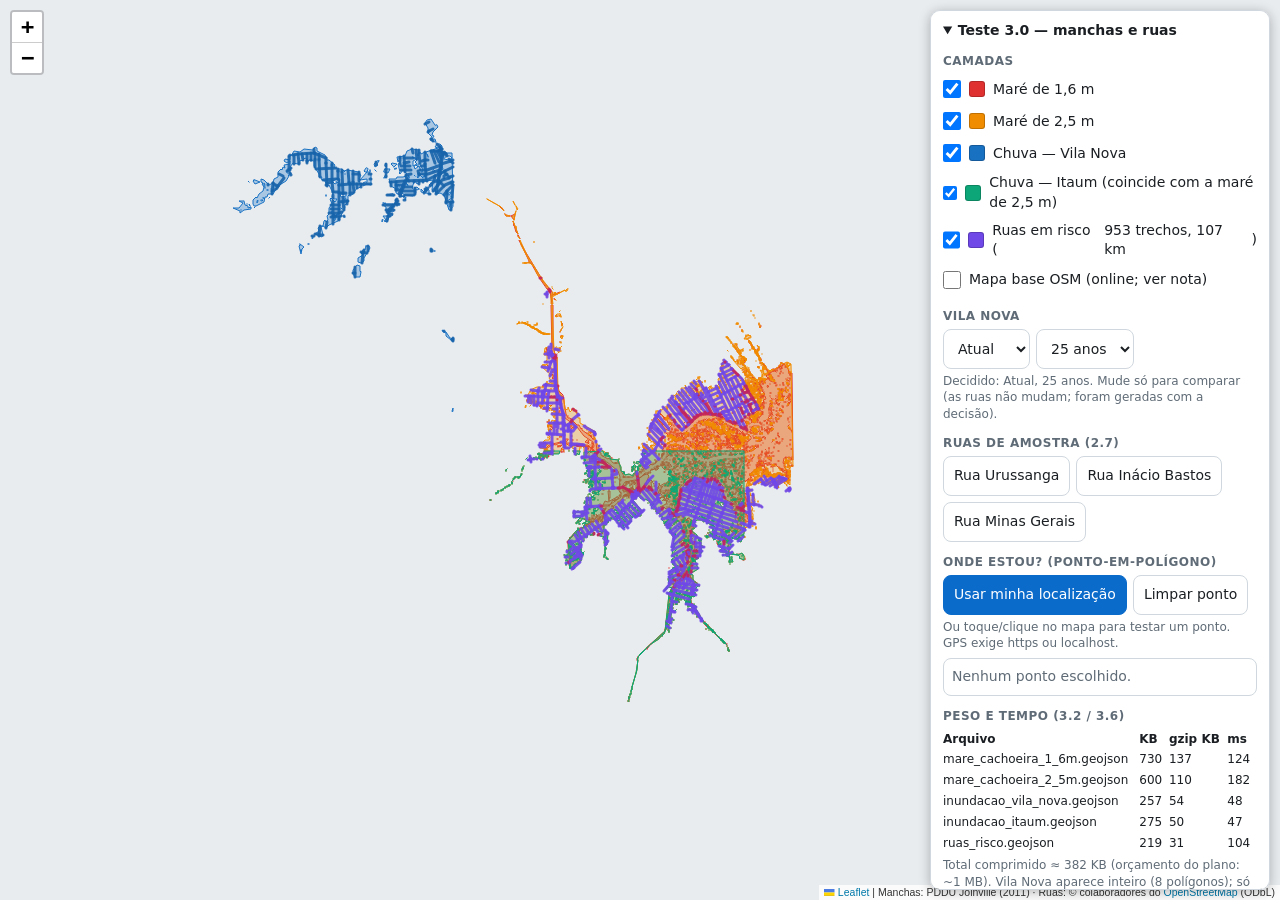
==== teste/camadas.html @ 439e0cc8 "feat(geo): implement offline spatial processing pipeline and risk layer visualization - Process and " ====
<!DOCTYPE html>
<html lang="pt-BR">
<head>
  <meta charset="utf-8" />
  <meta name="viewport" content="width=device-width, initial-scale=1, viewport-fit=cover" />
  <title>Teste 3.0 — camadas e ruas</title>
  <link rel="stylesheet" href="../vendor/leaflet/leaflet.css" />
  <style>
    :root { --fundo: #fff; --texto: #1b1f23; --suave: #5f6b76; --borda: #d0d7de; --destaque: #0b6bcb; }
    @media (prefers-color-scheme: dark) {
      :root { --fundo: #1b1f23; --texto: #e6edf3; --suave: #9aa7b3; --borda: #3a424a; --destaque: #58a6ff; }
    }
    html, body { height: 100%; margin: 0; font: 14px/1.4 system-ui, sans-serif; color: var(--texto); background: var(--fundo); }
    #map { position: absolute; inset: 0; background: #e9ecef; }
    #painel {
      position: absolute; z-index: 1000; background: var(--fundo); color: var(--texto);
      border: 1px solid var(--borda); border-radius: 10px; box-shadow: 0 2px 12px #0004;
      overflow: auto; padding: 10px 12px; box-sizing: border-box;
      top: 10px; right: 10px; width: 340px; max-height: calc(100% - 20px);
    }
    @media (max-width: 640px) {
      #painel { top: auto; right: 0; left: 0; bottom: 0; width: auto; max-height: 48%; border-radius: 12px 12px 0 0; padding-bottom: calc(10px + env(safe-area-inset-bottom, 0px)); }
    }
    h1 { font-size: 15px; margin: 0 0 6px; }
    h2 { font-size: 12px; text-transform: uppercase; letter-spacing: .04em; color: var(--suave); margin: 12px 0 4px; }
    label { display: flex; align-items: center; gap: 8px; padding: 4px 0; min-height: 24px; }
    label input { width: 18px; height: 18px; margin: 0; }
    .cor { width: 14px; height: 14px; border-radius: 3px; flex: none; border: 1px solid #0003; }
    .linha { display: flex; flex-wrap: wrap; gap: 6px; }
    button, select { font: inherit; padding: 8px 10px; border-radius: 8px; border: 1px solid var(--borda); background: var(--fundo); color: var(--texto); min-height: 40px; }
    button { cursor: pointer; }
    button.principal { background: var(--destaque); color: #fff; border-color: var(--destaque); }
    #resultado { border: 1px solid var(--borda); border-radius: 8px; padding: 8px; margin-top: 6px; }
    #resultado.vazio { color: var(--suave); }
    ul { margin: 4px 0 0; padding-left: 18px; }
    table { border-collapse: collapse; width: 100%; font-size: 12px; }
    td, th { text-align: left; padding: 2px 6px 2px 0; }
    .nota { color: var(--suave); font-size: 12px; margin: 4px 0 0; }
    .aviso { font-weight: 600; }
  </style>
</head>
<body>
  <div id="map"></div>

  <details id="painel" open>
    <summary><strong>Teste 3.0 — manchas e ruas</strong></summary>

    <h2>Camadas</h2>
    <div id="lista-camadas"></div>
    <label><input type="checkbox" id="ck-ruas" checked /><span class="cor" style="background:#7048e8"></span> Ruas em risco (<span id="ruas-info">carregando…</span>)</label>
    <label><input type="checkbox" id="ck-base" /> Mapa base OSM (online; ver nota)</label>

    <h2>Vila Nova</h2>
    <div class="linha">
      <select id="vn-status" aria-label="Cenário"><option>Atual</option><option>Futuro</option></select>
      <select id="vn-tr" aria-label="Tempo de retorno">
        <option>5 anos</option><option>10 anos</option><option selected>25 anos</option><option>50 anos</option>
      </select>
    </div>
    <p class="nota">Decidido: Atual, 25 anos. Mude só para comparar (as ruas não mudam; foram geradas com a decisão).</p>

    <h2>Ruas de amostra (2.7)</h2>
    <div class="linha" id="amostras"></div>
    <div id="amostra-info" class="nota"></div>

    <h2>Onde estou? (ponto-em-polígono)</h2>
    <div class="linha">
      <button class="principal" id="btn-gps">Usar minha localização</button>
      <button id="btn-limpar">Limpar ponto</button>
    </div>
    <p class="nota">Ou toque/clique no mapa para testar um ponto. GPS exige https ou localhost.</p>
    <div id="resultado" class="vazio">Nenhum ponto escolhido.</div>

    <h2>Peso e tempo (3.2 / 3.6)</h2>
    <table id="metricas"><thead><tr><th>Arquivo</th><th>KB</th><th>gzip KB</th><th>ms</th></tr></thead><tbody></tbody></table>
    <p class="nota" id="metricas-extra"></p>

    <p class="nota">Teste de verificação, não é o app. Os polígonos são manchas modeladas do PDDU (2011): fora delas também há risco de alagar. Dados: PDDU Joinville · © colaboradores do OpenStreetMap (ODbL). Defesa Civil: 199.</p>
  </details>

  <script src="../vendor/leaflet/leaflet.js"></script>
  <script src="pip.js"></script>
  <script src="camadas.js"></script>
</body>
</html>
---- vendor/leaflet/leaflet.css ----
/* required styles */

.leaflet-pane,
.leaflet-tile,
.leaflet-marker-icon,
.leaflet-marker-shadow,
.leaflet-tile-container,
.leaflet-pane > svg,
.leaflet-pane > canvas,
.leaflet-zoom-box,
.leaflet-image-layer,
.leaflet-layer {
	position: absolute;
	left: 0;
	top: 0;
	}
.leaflet-container {
	overflow: hidden;
	}
.leaflet-tile,
.leaflet-marker-icon,
.leaflet-marker-shadow {
	-webkit-user-select: none;
	   -moz-user-select: none;
	        user-select: none;
	  -webkit-user-drag: none;
	}
/* Prevents IE11 from highlighting tiles in blue */
.leaflet-tile::selection {
	background: transparent;
}
/* Safari renders non-retina tile on retina better with this, but Chrome is worse */
.leaflet-safari .leaflet-tile {
	image-rendering: -webkit-optimize-contrast;
	}
/* hack that prevents hw layers "stretching" when loading new tiles */
.leaflet-safari .leaflet-tile-container {
	width: 1600px;
	height: 1600px;
	-webkit-transform-origin: 0 0;
	}
.leaflet-marker-icon,
.leaflet-marker-shadow {
	display: block;
	}
/* .leaflet-container svg: reset svg max-width decleration shipped in Joomla! (joomla.org) 3.x */
/* .leaflet-container img: map is broken in FF if you have max-width: 100% on tiles */
.leaflet-container .leaflet-overlay-pane svg {
	max-width: none !important;
	max-height: none !important;
	}
.leaflet-container .leaflet-marker-pane img,
.leaflet-container .leaflet-shadow-pane img,
.leaflet-container .leaflet-tile-pane img,
.leaflet-container img.leaflet-image-layer,
.leaflet-container .leaflet-tile {
	max-width: none !important;
	max-height: none !important;
	width: auto;
	padding: 0;
	}

.leaflet-container img.leaflet-tile {
	/* See: https://bugs.chromium.org/p/chromium/issues/detail?id=600120 */
	mix-blend-mode: plus-lighter;
}

.leaflet-container.leaflet-touch-zoom {
	-ms-touch-action: pan-x pan-y;
	touch-action: pan-x pan-y;
	}
.leaflet-container.leaflet-touch-drag {
	-ms-touch-action: pinch-zoom;
	/* Fallback for FF which doesn't support pinch-zoom */
	touch-action: none;
	touch-action: pinch-zoom;
}
.leaflet-container.leaflet-touch-drag.leaflet-touch-zoom {
	-ms-touch-action: none;
	touch-action: none;
}
.leaflet-container {
	-webkit-tap-highlight-color: transparent;
}
.leaflet-container a {
	-webkit-tap-highlight-color: rgba(51, 181, 229, 0.4);
}
.leaflet-tile {
	filter: inherit;
	visibility: hidden;
	}
.leaflet-tile-loaded {
	visibility: inherit;
	}
.leaflet-zoom-box {
	width: 0;
	height: 0;
	-moz-box-sizing: border-box;
	     box-sizing: border-box;
	z-index: 800;
	}
/* workaround for https://bugzilla.mozilla.org/show_bug.cgi?id=888319 */
.leaflet-overlay-pane svg {
	-moz-user-select: none;
	}

.leaflet-pane         { z-index: 400; }

.leaflet-tile-pane    { z-index: 200; }
.leaflet-overlay-pane { z-index: 400; }
.leaflet-shadow-pane  { z-index: 500; }
.leaflet-marker-pane  { z-index: 600; }
.leaflet-tooltip-pane   { z-index: 650; }
.leaflet-popup-pane   { z-index: 700; }

.leaflet-map-pane canvas { z-index: 100; }
.leaflet-map-pane svg    { z-index: 200; }

.leaflet-vml-shape {
	width: 1px;
	height: 1px;
	}
.lvml {
	behavior: url(#default#VML);
	display: inline-block;
	position: absolute;
	}


/* control positioning */

.leaflet-control {
	position: relative;
	z-index: 800;
	pointer-events: visiblePainted; /* IE 9-10 doesn't have auto */
	pointer-events: auto;
	}
.leaflet-top,
.leaflet-bottom {
	position: absolute;
	z-index: 1000;
	pointer-events: none;
	}
.leaflet-top {
	top: 0;
	}
.leaflet-right {
	right: 0;
	}
.leaflet-bottom {
	bottom: 0;
	}
.leaflet-left {
	left: 0;
	}
.leaflet-control {
	float: left;
	clear: both;
	}
.leaflet-right .leaflet-control {
	float: right;
	}
.leaflet-top .leaflet-control {
	margin-top: 10px;
	}
.leaflet-bottom .leaflet-control {
	margin-bottom: 10px;
	}
.leaflet-left .leaflet-control {
	margin-left: 10px;
	}
.leaflet-right .leaflet-control {
	margin-right: 10px;
	}


/* zoom and fade animations */

.leaflet-fade-anim .leaflet-popup {
	opacity: 0;
	-webkit-transition: opacity 0.2s linear;
	   -moz-transition: opacity 0.2s linear;
	        transition: opacity 0.2s linear;
	}
.leaflet-fade-anim .leaflet-map-pane .leaflet-popup {
	opacity: 1;
	}
.leaflet-zoom-animated {
	-webkit-transform-origin: 0 0;
	    -ms-transform-origin: 0 0;
	        transform-origin: 0 0;
	}
svg.leaflet-zoom-animated {
	will-change: transform;
}

.leaflet-zoom-anim .leaflet-zoom-animated {
	-webkit-transition: -webkit-transform 0.25s cubic-bezier(0,0,0.25,1);
	   -moz-transition:    -moz-transform 0.25s cubic-bezier(0,0,0.25,1);
	        transition:         transform 0.25s cubic-bezier(0,0,0.25,1);
	}
.leaflet-zoom-anim .leaflet-tile,
.leaflet-pan-anim .leaflet-tile {
	-webkit-transition: none;
	   -moz-transition: none;
	        transition: none;
	}

.leaflet-zoom-anim .leaflet-zoom-hide {
	visibility: hidden;
	}


/* cursors */

.leaflet-interactive {
	cursor: pointer;
	}
.leaflet-grab {
	cursor: -webkit-grab;
	cursor:    -moz-grab;
	cursor:         grab;
	}
.leaflet-crosshair,
.leaflet-crosshair .leaflet-interactive {
	cursor: crosshair;
	}
.leaflet-popup-pane,
.leaflet-control {
	cursor: auto;
	}
.leaflet-dragging .leaflet-grab,
.leaflet-dragging .leaflet-grab .leaflet-interactive,
.leaflet-dragging .leaflet-marker-draggable {
	cursor: move;
	cursor: -webkit-grabbing;
	cursor:    -moz-grabbing;
	cursor:         grabbing;
	}

/* marker & overlays interactivity */
.leaflet-marker-icon,
.leaflet-marker-shadow,
.leaflet-image-layer,
.leaflet-pane > svg path,
.leaflet-tile-container {
	pointer-events: none;
	}

.leaflet-marker-icon.leaflet-interactive,
.leaflet-image-layer.leaflet-interactive,
.leaflet-pane > svg path.leaflet-interactive,
svg.leaflet-image-layer.leaflet-interactive path {
	pointer-events: visiblePainted; /* IE 9-10 doesn't have auto */
	pointer-events: auto;
	}

/* visual tweaks */

.leaflet-container {
	background: #ddd;
	outline-offset: 1px;
	}
.leaflet-container a {
	color: #0078A8;
	}
.leaflet-zoom-box {
	border: 2px dotted #38f;
	background: rgba(255,255,255,0.5);
	}


/* general typography */
.leaflet-container {
	font-family: "Helvetica Neue", Arial, Helvetica, sans-serif;
	font-size: 12px;
	font-size: 0.75rem;
	line-height: 1.5;
	}


/* general toolbar styles */

.leaflet-bar {
	box-shadow: 0 1px 5px rgba(0,0,0,0.65);
	border-radius: 4px;
	}
.leaflet-bar a {
	background-color: #fff;
	border-bottom: 1px solid #ccc;
	width: 26px;
	height: 26px;
	line-height: 26px;
	display: block;
	text-align: center;
	text-decoration: none;
	color: black;
	}
.leaflet-bar a,
.leaflet-control-layers-toggle {
	background-position: 50% 50%;
	background-repeat: no-repeat;
	display: block;
	}
.leaflet-bar a:hover,
.leaflet-bar a:focus {
	background-color: #f4f4f4;
	}
.leaflet-bar a:first-child {
	border-top-left-radius: 4px;
	border-top-right-radius: 4px;
	}
.leaflet-bar a:last-child {
	border-bottom-left-radius: 4px;
	border-bottom-right-radius: 4px;
	border-bottom: none;
	}
.leaflet-bar a.leaflet-disabled {
	cursor: default;
	background-color: #f4f4f4;
	color: #bbb;
	}

.leaflet-touch .leaflet-bar a {
	width: 30px;
	height: 30px;
	line-height: 30px;
	}
.leaflet-touch .leaflet-bar a:first-child {
	border-top-left-radius: 2px;
	border-top-right-radius: 2px;
	}
.leaflet-touch .leaflet-bar a:last-child {
	border-bottom-left-radius: 2px;
	border-bottom-right-radius: 2px;
	}

/* zoom control */

.leaflet-control-zoom-in,
.leaflet-control-zoom-out {
	font: bold 18px 'Lucida Console', Monaco, monospace;
	text-indent: 1px;
	}

.leaflet-touch .leaflet-control-zoom-in, .leaflet-touch .leaflet-control-zoom-out  {
	font-size: 22px;
	}


/* layers control */

.leaflet-control-layers {
	box-shadow: 0 1px 5px rgba(0,0,0,0.4);
	background: #fff;
	border-radius: 5px;
	}
.leaflet-control-layers-toggle {
	background-image: url(images/layers.png);
	width: 36px;
	height: 36px;
	}
.leaflet-retina .leaflet-control-layers-toggle {
	background-image: url(images/layers-2x.png);
	background-size: 26px 26px;
	}
.leaflet-touch .leaflet-control-layers-toggle {
	width: 44px;
	height: 44px;
	}
.leaflet-control-layers .leaflet-control-layers-list,
.leaflet-control-layers-expanded .leaflet-control-layers-toggle {
	display: none;
	}
.leaflet-control-layers-expanded .leaflet-control-layers-list {
	display: block;
	position: relative;
	}
.leaflet-control-layers-expanded {
	padding: 6px 10px 6px 6px;
	color: #333;
	background: #fff;
	}
.leaflet-control-layers-scrollbar {
	overflow-y: scroll;
	overflow-x: hidden;
	padding-right: 5px;
	}
.leaflet-control-layers-selector {
	margin-top: 2px;
	position: relative;
	top: 1px;
	}
.leaflet-control-layers label {
	display: block;
	font-size: 13px;
	font-size: 1.08333em;
	}
.leaflet-control-layers-separator {
	height: 0;
	border-top: 1px solid #ddd;
	margin: 5px -10px 5px -6px;
	}

/* Default icon URLs */
.leaflet-default-icon-path { /* used only in path-guessing heuristic, see L.Icon.Default */
	background-image: url(images/marker-icon.png);
	}


/* attribution and scale controls */

.leaflet-container .leaflet-control-attribution {
	background: #fff;
	background: rgba(255, 255, 255, 0.8);
	margin: 0;
	}
.leaflet-control-attribution,
.leaflet-control-scale-line {
	padding: 0 5px;
	color: #333;
	line-height: 1.4;
	}
.leaflet-control-attribution a {
	text-decoration: none;
	}
.leaflet-control-attribution a:hover,
.leaflet-control-attribution a:focus {
	text-decoration: underline;
	}
.leaflet-attribution-flag {
	display: inline !important;
	vertical-align: baseline !important;
	width: 1em;
	height: 0.6669em;
	}
.leaflet-left .leaflet-control-scale {
	margin-left: 5px;
	}
.leaflet-bottom .leaflet-control-scale {
	margin-bottom: 5px;
	}
.leaflet-control-scale-line {
	border: 2px solid #777;
	border-top: none;
	line-height: 1.1;
	padding: 2px 5px 1px;
	white-space: nowrap;
	-moz-box-sizing: border-box;
	     box-sizing: border-box;
	background: rgba(255, 255, 255, 0.8);
	text-shadow: 1px 1px #fff;
	}
.leaflet-control-scale-line:not(:first-child) {
	border-top: 2px solid #777;
	border-bottom: none;
	margin-top: -2px;
	}
.leaflet-control-scale-line:not(:first-child):not(:last-child) {
	border-bottom: 2px solid #777;
	}

.leaflet-touch .leaflet-control-attribution,
.leaflet-touch .leaflet-control-layers,
.leaflet-touch .leaflet-bar {
	box-shadow: none;
	}
.leaflet-touch .leaflet-control-layers,
.leaflet-touch .leaflet-bar {
	border: 2px solid rgba(0,0,0,0.2);
	background-clip: padding-box;
	}


/* popup */

.leaflet-popup {
	position: absolute;
	text-align: center;
	margin-bottom: 20px;
	}
.leaflet-popup-content-wrapper {
	padding: 1px;
	text-align: left;
	border-radius: 12px;
	}
.leaflet-popup-content {
	margin: 13px 24px 13px 20px;
	line-height: 1.3;
	font-size: 13px;
	font-size: 1.08333em;
	min-height: 1px;
	}
.leaflet-popup-content p {
	margin: 17px 0;
	margin: 1.3em 0;
	}
.leaflet-popup-tip-container {
	width: 40px;
	height: 20px;
	position: absolute;
	left: 50%;
	margin-top: -1px;
	margin-left: -20px;
	overflow: hidden;
	pointer-events: none;
	}
.leaflet-popup-tip {
	width: 17px;
	height: 17px;
	padding: 1px;

	margin: -10px auto 0;
	pointer-events: auto;

	-webkit-transform: rotate(45deg);
	   -moz-transform: rotate(45deg);
	    -ms-transform: rotate(45deg);
	        transform: rotate(45deg);
	}
.leaflet-popup-content-wrapper,
.leaflet-popup-tip {
	background: white;
	color: #333;
	box-shadow: 0 3px 14px rgba(0,0,0,0.4);
	}
.leaflet-container a.leaflet-popup-close-button {
	position: absolute;
	top: 0;
	right: 0;
	border: none;
	text-align: center;
	width: 24px;
	height: 24px;
	font: 16px/24px Tahoma, Verdana, sans-serif;
	color: #757575;
	text-decoration: none;
	background: transparent;
	}
.leaflet-container a.leaflet-popup-close-button:hover,
.leaflet-container a.leaflet-popup-close-button:focus {
	color: #585858;
	}
.leaflet-popup-scrolled {
	overflow: auto;
	}

.leaflet-oldie .leaflet-popup-content-wrapper {
	-ms-zoom: 1;
	}
.leaflet-oldie .leaflet-popup-tip {
	width: 24px;
	margin: 0 auto;

	-ms-filter: "progid:DXImageTransform.Microsoft.Matrix(M11=0.70710678, M12=0.70710678, M21=-0.70710678, M22=0.70710678)";
	filter: progid:DXImageTransform.Microsoft.Matrix(M11=0.70710678, M12=0.70710678, M21=-0.70710678, M22=0.70710678);
	}

.leaflet-oldie .leaflet-control-zoom,
.leaflet-oldie .leaflet-control-layers,
.leaflet-oldie .leaflet-popup-content-wrapper,
.leaflet-oldie .leaflet-popup-tip {
	border: 1px solid #999;
	}


/* div icon */

.leaflet-div-icon {
	background: #fff;
	border: 1px solid #666;
	}


/* Tooltip */
/* Base styles for the element that has a tooltip */
.leaflet-tooltip {
	position: absolute;
	padding: 6px;
	background-color: #fff;
	border: 1px solid #fff;
	border-radius: 3px;
	color: #222;
	white-space: nowrap;
	-webkit-user-select: none;
	-moz-user-select: none;
	-ms-user-select: none;
	user-select: none;
	pointer-events: none;
	box-shadow: 0 1px 3px rgba(0,0,0,0.4);
	}
.leaflet-tooltip.leaflet-interactive {
	cursor: pointer;
	pointer-events: auto;
	}
.leaflet-tooltip-top:before,
.leaflet-tooltip-bottom:before,
.leaflet-tooltip-left:before,
.leaflet-tooltip-right:before {
	position: absolute;
	pointer-events: none;
	border: 6px solid transparent;
	background: transparent;
	content: "";
	}

/* Directions */

.leaflet-tooltip-bottom {
	margin-top: 6px;
}
.leaflet-tooltip-top {
	margin-top: -6px;
}
.leaflet-tooltip-bottom:before,
.leaflet-tooltip-top:before {
	left: 50%;
	margin-left: -6px;
	}
.leaflet-tooltip-top:before {
	bottom: 0;
	margin-bottom: -12px;
	border-top-color: #fff;
	}
.leaflet-tooltip-bottom:before {
	top: 0;
	margin-top: -12px;
	margin-left: -6px;
	border-bottom-color: #fff;
	}
.leaflet-tooltip-left {
	margin-left: -6px;
}
.leaflet-tooltip-right {
	margin-left: 6px;
}
.leaflet-tooltip-left:before,
.leaflet-tooltip-right:before {
	top: 50%;
	margin-top: -6px;
	}
.leaflet-tooltip-left:before {
	right: 0;
	margin-right: -12px;
	border-left-color: #fff;
	}
.leaflet-tooltip-right:before {
	left: 0;
	margin-left: -12px;
	border-right-color: #fff;
	}

/* Printing */

@media print {
	/* Prevent printers from removing background-images of controls. */
	.leaflet-control {
		-webkit-print-color-adjust: exact;
		print-color-adjust: exact;
		}
	}
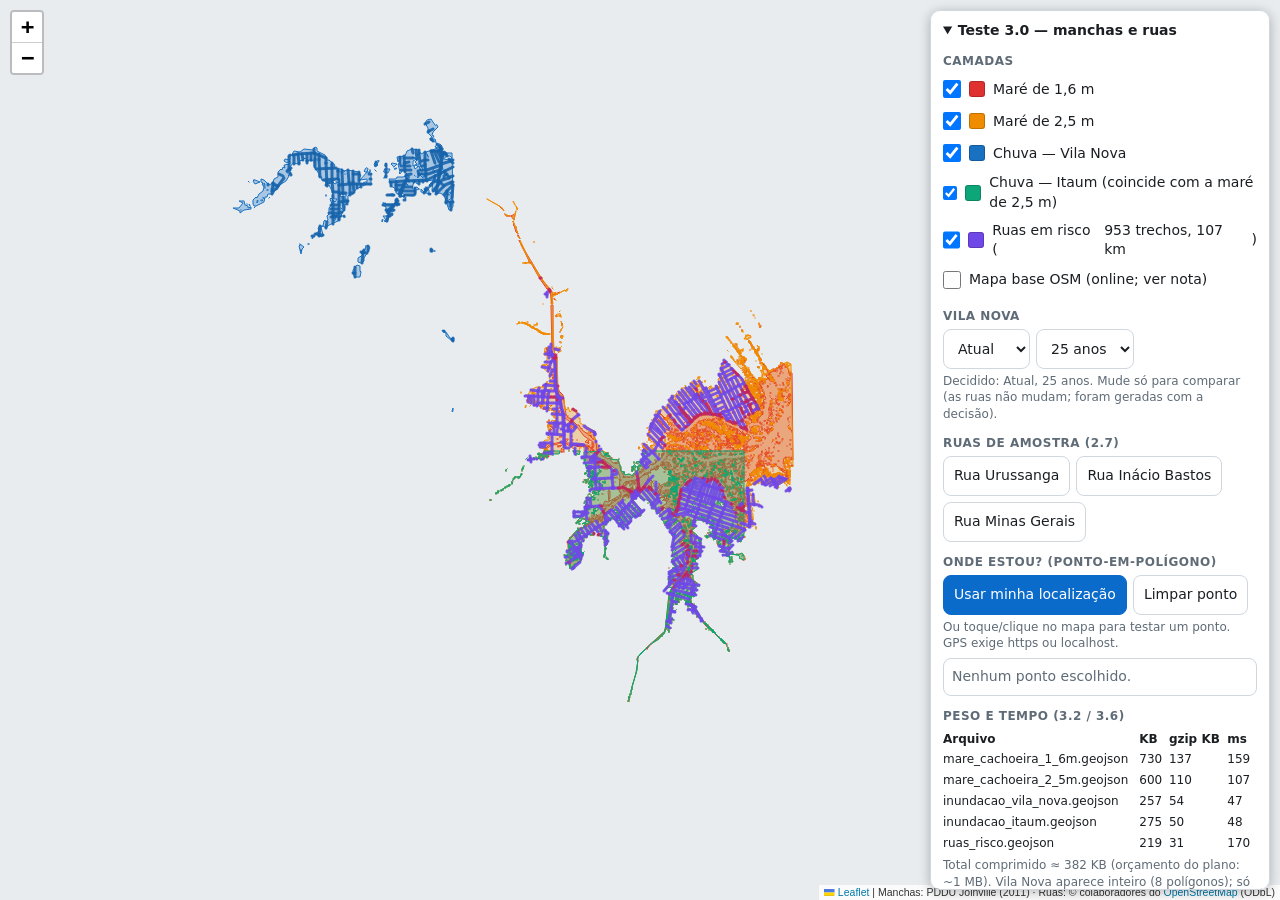
==== commit 929896d7: "feat(frontend): reestruturar interface do pwa e integrar camadas com pip - Remove logica legada de r" ====
--- a/teste/camadas.html
+++ b/teste/camadas.html
@@ -79,7 +79,7 @@
   </details>
 
   <script src="../vendor/leaflet/leaflet.js"></script>
-  <script src="pip.js"></script>
+  <script src="../pip.js"></script>
   <script src="camadas.js"></script>
 </body>
 </html>
